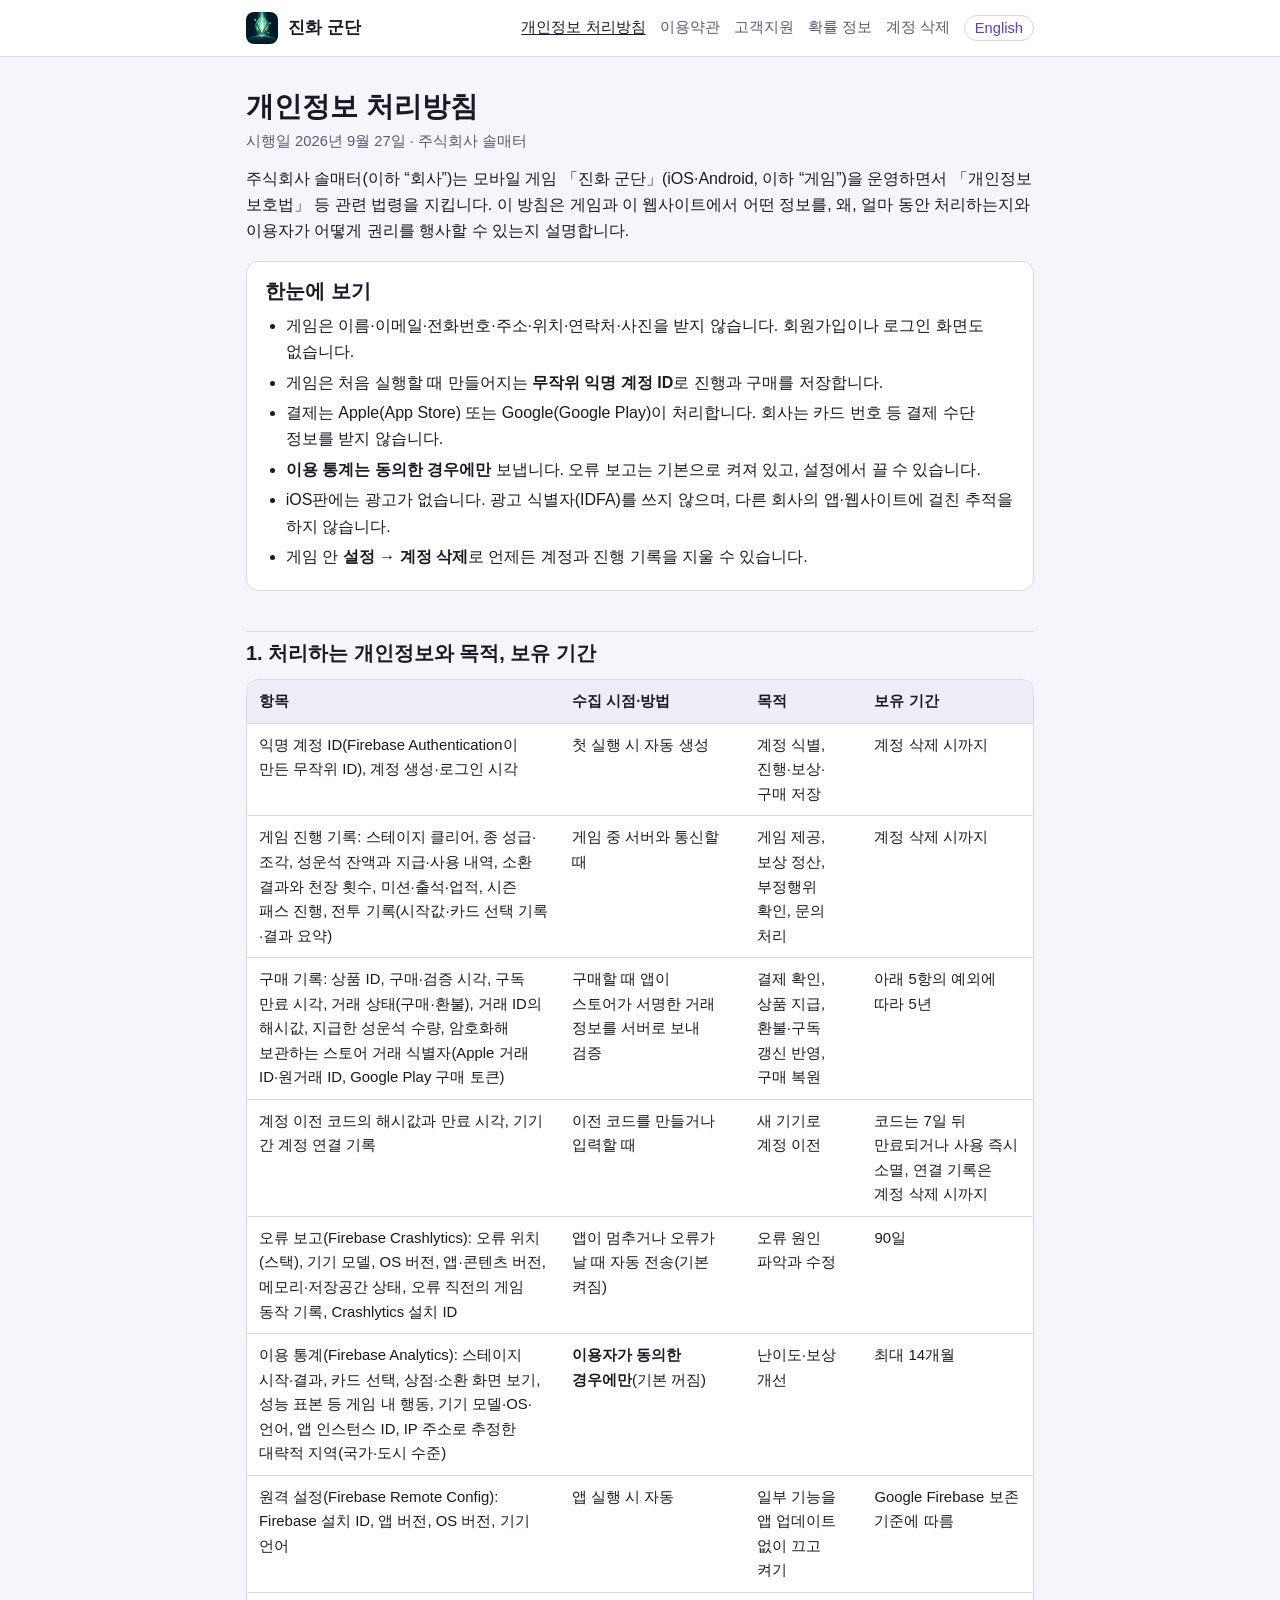
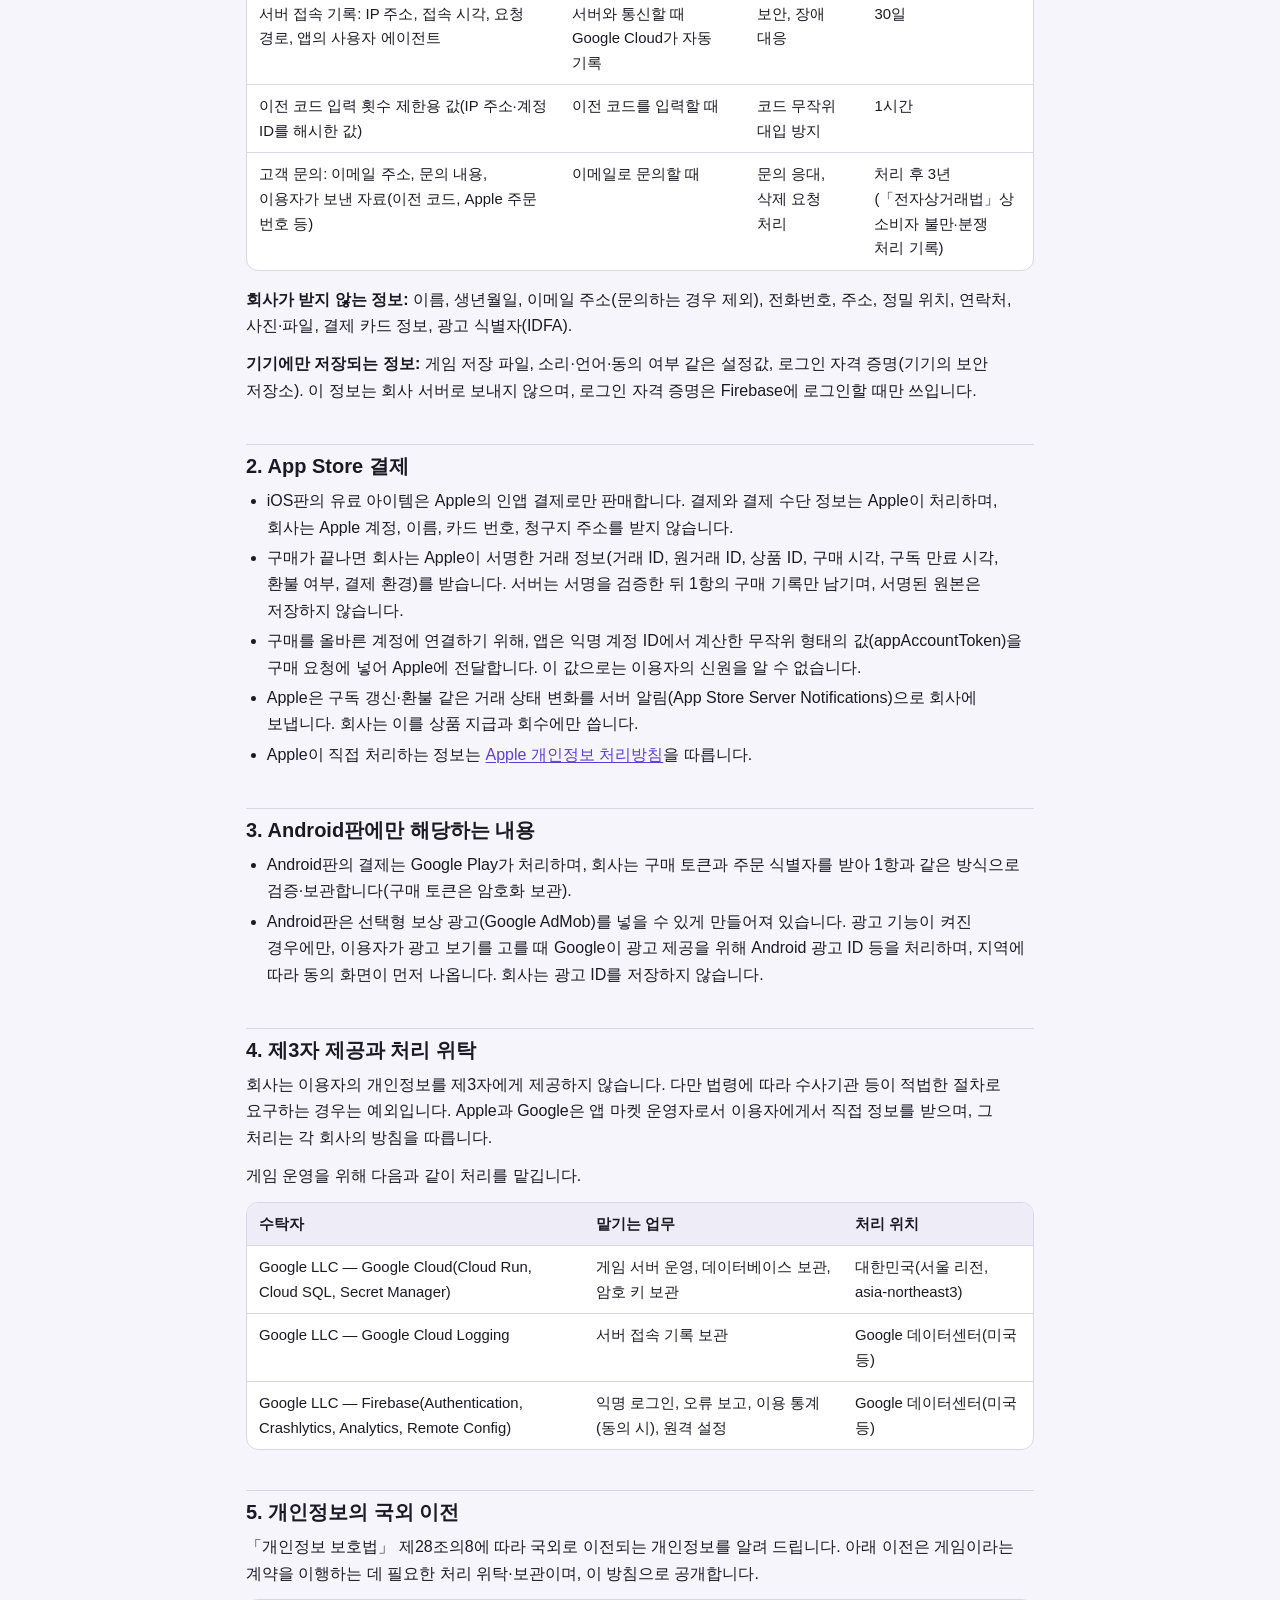
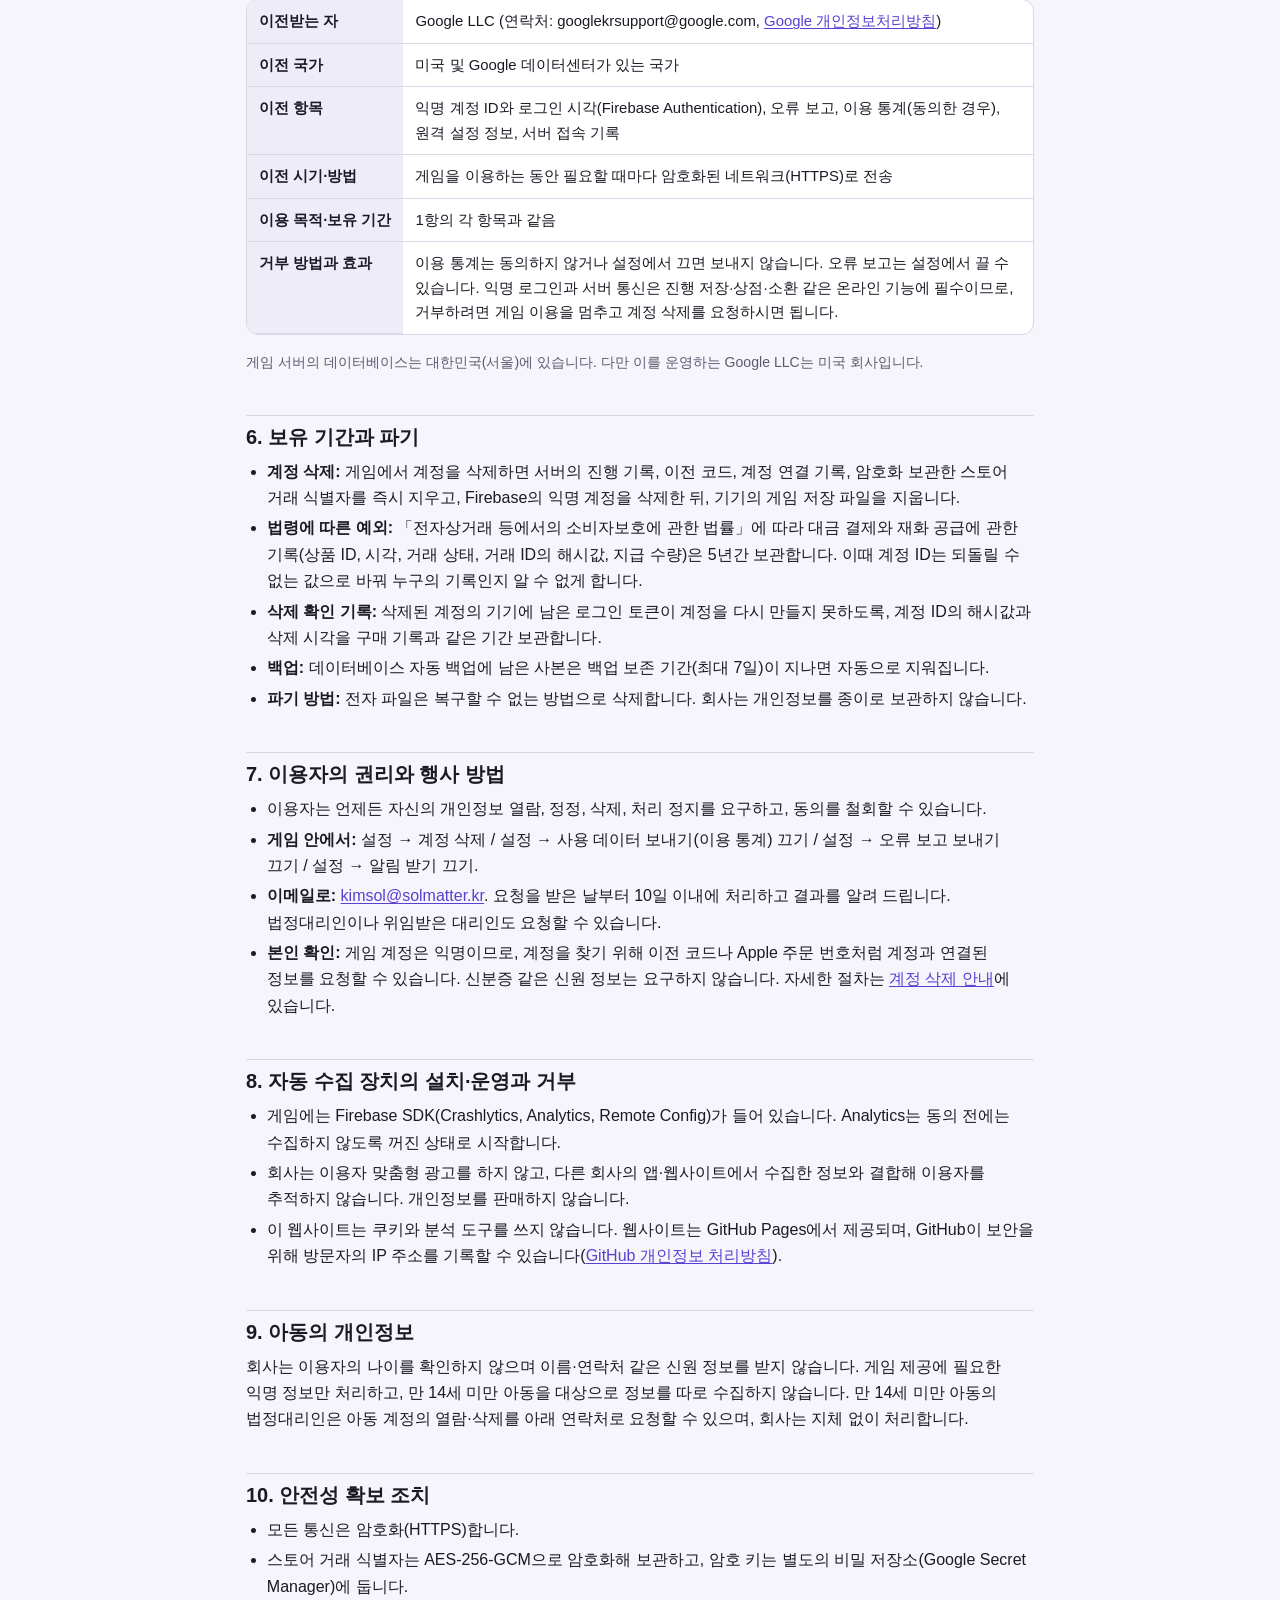
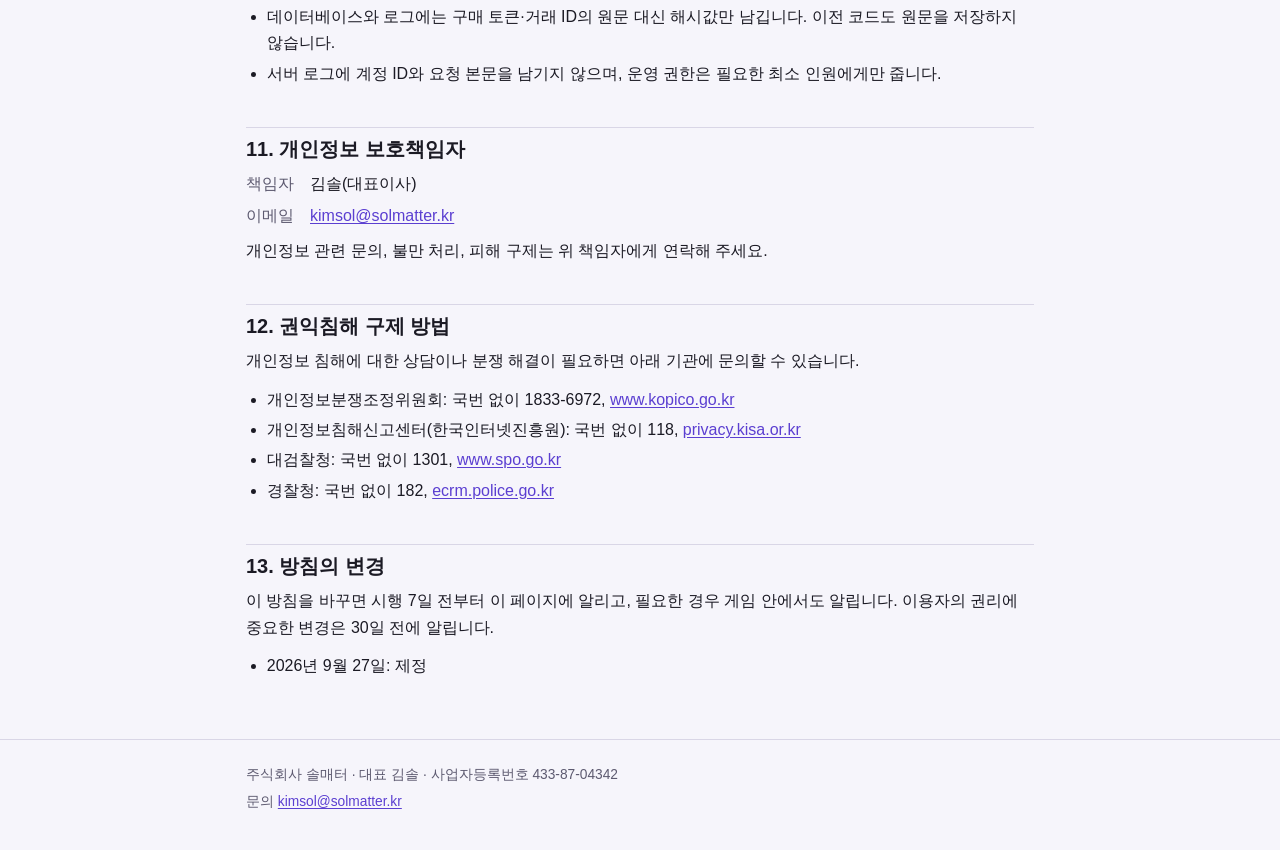
==== privacy/index.html @ aa60692b "Publish Evo Legion policy, support and probability pages" ====
<!doctype html>
<html lang="ko">
<head>
<meta charset="utf-8">
<meta name="viewport" content="width=device-width, initial-scale=1">
<meta name="color-scheme" content="light dark">
<title>개인정보 처리방침 · 진화 군단</title>
<meta name="description" content="모바일 게임 진화 군단의 개인정보 처리방침입니다. 처리하는 정보, 보관 기간, 국외 이전, 삭제 방법을 안내합니다.">
<link rel="icon" href="../icon.png">
<link rel="stylesheet" href="../style.css">
<link rel="alternate" hreflang="ko" href="https://kimsol1134.github.io/evo-legion/privacy/">
<link rel="alternate" hreflang="en" href="https://kimsol1134.github.io/evo-legion/en/privacy/">
</head>
<body>
<header class="site"><div class="bar">
  <a class="brand" href="../"><img src="../icon.png" alt="">진화 군단</a>
  <nav aria-label="사이트">
    <a href="../privacy/" aria-current="page">개인정보 처리방침</a>
    <a href="../terms/">이용약관</a>
    <a href="../support/">고객지원</a>
    <a href="../probabilities/">확률 정보</a>
    <a href="../account-deletion/">계정 삭제</a>
    <a class="lang" href="../en/privacy/" hreflang="en" lang="en">English</a>
  </nav>
</div></header>

<main>
<h1>개인정보 처리방침</h1>
<p class="meta">시행일 2026년 9월 27일 · 주식회사 솔매터</p>

<p>주식회사 솔매터(이하 “회사”)는 모바일 게임 「진화 군단」(iOS·Android, 이하 “게임”)을 운영하면서 「개인정보 보호법」 등 관련 법령을 지킵니다. 이 방침은 게임과 이 웹사이트에서 어떤 정보를, 왜, 얼마 동안 처리하는지와 이용자가 어떻게 권리를 행사할 수 있는지 설명합니다.</p>

<div class="card">
<h2 style="border:0;margin-top:0;padding-top:0">한눈에 보기</h2>
<ul>
  <li>게임은 이름·이메일·전화번호·주소·위치·연락처·사진을 받지 않습니다. 회원가입이나 로그인 화면도 없습니다.</li>
  <li>게임은 처음 실행할 때 만들어지는 <strong>무작위 익명 계정 ID</strong>로 진행과 구매를 저장합니다.</li>
  <li>결제는 Apple(App Store) 또는 Google(Google Play)이 처리합니다. 회사는 카드 번호 등 결제 수단 정보를 받지 않습니다.</li>
  <li><strong>이용 통계는 동의한 경우에만</strong> 보냅니다. 오류 보고는 기본으로 켜져 있고, 설정에서 끌 수 있습니다.</li>
  <li>iOS판에는 광고가 없습니다. 광고 식별자(IDFA)를 쓰지 않으며, 다른 회사의 앱·웹사이트에 걸친 추적을 하지 않습니다.</li>
  <li>게임 안 <strong>설정 → 계정 삭제</strong>로 언제든 계정과 진행 기록을 지울 수 있습니다.</li>
</ul>
</div>

<h2 id="items">1. 처리하는 개인정보와 목적, 보유 기간</h2>
<div class="table-wrap"><table>
<thead><tr><th>항목</th><th>수집 시점·방법</th><th>목적</th><th>보유 기간</th></tr></thead>
<tbody>
<tr><td>익명 계정 ID(Firebase Authentication이 만든 무작위 ID), 계정 생성·로그인 시각</td><td>첫 실행 시 자동 생성</td><td>계정 식별, 진행·보상·구매 저장</td><td>계정 삭제 시까지</td></tr>
<tr><td>게임 진행 기록: 스테이지 클리어, 종 성급·조각, 성운석 잔액과 지급·사용 내역, 소환 결과와 천장 횟수, 미션·출석·업적, 시즌 패스 진행, 전투 기록(시작값·카드 선택 기록·결과 요약)</td><td>게임 중 서버와 통신할 때</td><td>게임 제공, 보상 정산, 부정행위 확인, 문의 처리</td><td>계정 삭제 시까지</td></tr>
<tr><td>구매 기록: 상품 ID, 구매·검증 시각, 구독 만료 시각, 거래 상태(구매·환불), 거래 ID의 해시값, 지급한 성운석 수량, 암호화해 보관하는 스토어 거래 식별자(Apple 거래 ID·원거래 ID, Google Play 구매 토큰)</td><td>구매할 때 앱이 스토어가 서명한 거래 정보를 서버로 보내 검증</td><td>결제 확인, 상품 지급, 환불·구독 갱신 반영, 구매 복원</td><td>아래 5항의 예외에 따라 5년</td></tr>
<tr><td>계정 이전 코드의 해시값과 만료 시각, 기기 간 계정 연결 기록</td><td>이전 코드를 만들거나 입력할 때</td><td>새 기기로 계정 이전</td><td>코드는 7일 뒤 만료되거나 사용 즉시 소멸, 연결 기록은 계정 삭제 시까지</td></tr>
<tr><td>오류 보고(Firebase Crashlytics): 오류 위치(스택), 기기 모델, OS 버전, 앱·콘텐츠 버전, 메모리·저장공간 상태, 오류 직전의 게임 동작 기록, Crashlytics 설치 ID</td><td>앱이 멈추거나 오류가 날 때 자동 전송(기본 켜짐)</td><td>오류 원인 파악과 수정</td><td>90일</td></tr>
<tr><td>이용 통계(Firebase Analytics): 스테이지 시작·결과, 카드 선택, 상점·소환 화면 보기, 성능 표본 등 게임 내 행동, 기기 모델·OS·언어, 앱 인스턴스 ID, IP 주소로 추정한 대략적 지역(국가·도시 수준)</td><td><strong>이용자가 동의한 경우에만</strong>(기본 꺼짐)</td><td>난이도·보상 개선</td><td>최대 14개월</td></tr>
<tr><td>원격 설정(Firebase Remote Config): Firebase 설치 ID, 앱 버전, OS 버전, 기기 언어</td><td>앱 실행 시 자동</td><td>일부 기능을 앱 업데이트 없이 끄고 켜기</td><td>Google Firebase 보존 기준에 따름</td></tr>
<tr><td>서버 접속 기록: IP 주소, 접속 시각, 요청 경로, 앱의 사용자 에이전트</td><td>서버와 통신할 때 Google Cloud가 자동 기록</td><td>보안, 장애 대응</td><td>30일</td></tr>
<tr><td>이전 코드 입력 횟수 제한용 값(IP 주소·계정 ID를 해시한 값)</td><td>이전 코드를 입력할 때</td><td>코드 무작위 대입 방지</td><td>1시간</td></tr>
<tr><td>고객 문의: 이메일 주소, 문의 내용, 이용자가 보낸 자료(이전 코드, Apple 주문 번호 등)</td><td>이메일로 문의할 때</td><td>문의 응대, 삭제 요청 처리</td><td>처리 후 3년(「전자상거래법」상 소비자 불만·분쟁 처리 기록)</td></tr>
</tbody>
</table></div>

<p><strong>회사가 받지 않는 정보:</strong> 이름, 생년월일, 이메일 주소(문의하는 경우 제외), 전화번호, 주소, 정밀 위치, 연락처, 사진·파일, 결제 카드 정보, 광고 식별자(IDFA).</p>
<p><strong>기기에만 저장되는 정보:</strong> 게임 저장 파일, 소리·언어·동의 여부 같은 설정값, 로그인 자격 증명(기기의 보안 저장소). 이 정보는 회사 서버로 보내지 않으며, 로그인 자격 증명은 Firebase에 로그인할 때만 쓰입니다.</p>

<h2 id="apple">2. App Store 결제</h2>
<ul>
  <li>iOS판의 유료 아이템은 Apple의 인앱 결제로만 판매합니다. 결제와 결제 수단 정보는 Apple이 처리하며, 회사는 Apple 계정, 이름, 카드 번호, 청구지 주소를 받지 않습니다.</li>
  <li>구매가 끝나면 회사는 Apple이 서명한 거래 정보(거래 ID, 원거래 ID, 상품 ID, 구매 시각, 구독 만료 시각, 환불 여부, 결제 환경)를 받습니다. 서버는 서명을 검증한 뒤 1항의 구매 기록만 남기며, 서명된 원본은 저장하지 않습니다.</li>
  <li>구매를 올바른 계정에 연결하기 위해, 앱은 익명 계정 ID에서 계산한 무작위 형태의 값(appAccountToken)을 구매 요청에 넣어 Apple에 전달합니다. 이 값으로는 이용자의 신원을 알 수 없습니다.</li>
  <li>Apple은 구독 갱신·환불 같은 거래 상태 변화를 서버 알림(App Store Server Notifications)으로 회사에 보냅니다. 회사는 이를 상품 지급과 회수에만 씁니다.</li>
  <li>Apple이 직접 처리하는 정보는 <a href="https://www.apple.com/kr/legal/privacy/">Apple 개인정보 처리방침</a>을 따릅니다.</li>
</ul>

<h2 id="android">3. Android판에만 해당하는 내용</h2>
<ul>
  <li>Android판의 결제는 Google Play가 처리하며, 회사는 구매 토큰과 주문 식별자를 받아 1항과 같은 방식으로 검증·보관합니다(구매 토큰은 암호화 보관).</li>
  <li>Android판은 선택형 보상 광고(Google AdMob)를 넣을 수 있게 만들어져 있습니다. 광고 기능이 켜진 경우에만, 이용자가 광고 보기를 고를 때 Google이 광고 제공을 위해 Android 광고 ID 등을 처리하며, 지역에 따라 동의 화면이 먼저 나옵니다. 회사는 광고 ID를 저장하지 않습니다.</li>
</ul>

<h2 id="sharing">4. 제3자 제공과 처리 위탁</h2>
<p>회사는 이용자의 개인정보를 제3자에게 제공하지 않습니다. 다만 법령에 따라 수사기관 등이 적법한 절차로 요구하는 경우는 예외입니다. Apple과 Google은 앱 마켓 운영자로서 이용자에게서 직접 정보를 받으며, 그 처리는 각 회사의 방침을 따릅니다.</p>
<p>게임 운영을 위해 다음과 같이 처리를 맡깁니다.</p>
<div class="table-wrap"><table>
<thead><tr><th>수탁자</th><th>맡기는 업무</th><th>처리 위치</th></tr></thead>
<tbody>
<tr><td>Google LLC — Google Cloud(Cloud Run, Cloud SQL, Secret Manager)</td><td>게임 서버 운영, 데이터베이스 보관, 암호 키 보관</td><td>대한민국(서울 리전, asia-northeast3)</td></tr>
<tr><td>Google LLC — Google Cloud Logging</td><td>서버 접속 기록 보관</td><td>Google 데이터센터(미국 등)</td></tr>
<tr><td>Google LLC — Firebase(Authentication, Crashlytics, Analytics, Remote Config)</td><td>익명 로그인, 오류 보고, 이용 통계(동의 시), 원격 설정</td><td>Google 데이터센터(미국 등)</td></tr>
</tbody>
</table></div>

<h2 id="transfer">5. 개인정보의 국외 이전</h2>
<p>「개인정보 보호법」 제28조의8에 따라 국외로 이전되는 개인정보를 알려 드립니다. 아래 이전은 게임이라는 계약을 이행하는 데 필요한 처리 위탁·보관이며, 이 방침으로 공개합니다.</p>
<div class="table-wrap"><table>
<tbody>
<tr><th>이전받는 자</th><td>Google LLC (연락처: googlekrsupport@google.com, <a href="https://policies.google.com/privacy?hl=ko">Google 개인정보처리방침</a>)</td></tr>
<tr><th>이전 국가</th><td>미국 및 Google 데이터센터가 있는 국가</td></tr>
<tr><th>이전 항목</th><td>익명 계정 ID와 로그인 시각(Firebase Authentication), 오류 보고, 이용 통계(동의한 경우), 원격 설정 정보, 서버 접속 기록</td></tr>
<tr><th>이전 시기·방법</th><td>게임을 이용하는 동안 필요할 때마다 암호화된 네트워크(HTTPS)로 전송</td></tr>
<tr><th>이용 목적·보유 기간</th><td>1항의 각 항목과 같음</td></tr>
<tr><th>거부 방법과 효과</th><td>이용 통계는 동의하지 않거나 설정에서 끄면 보내지 않습니다. 오류 보고는 설정에서 끌 수 있습니다. 익명 로그인과 서버 통신은 진행 저장·상점·소환 같은 온라인 기능에 필수이므로, 거부하려면 게임 이용을 멈추고 계정 삭제를 요청하시면 됩니다.</td></tr>
</tbody>
</table></div>
<p class="small">게임 서버의 데이터베이스는 대한민국(서울)에 있습니다. 다만 이를 운영하는 Google LLC는 미국 회사입니다.</p>

<h2 id="retention">6. 보유 기간과 파기</h2>
<ul>
  <li><strong>계정 삭제:</strong> 게임에서 계정을 삭제하면 서버의 진행 기록, 이전 코드, 계정 연결 기록, 암호화 보관한 스토어 거래 식별자를 즉시 지우고, Firebase의 익명 계정을 삭제한 뒤, 기기의 게임 저장 파일을 지웁니다.</li>
  <li><strong>법령에 따른 예외:</strong> 「전자상거래 등에서의 소비자보호에 관한 법률」에 따라 대금 결제와 재화 공급에 관한 기록(상품 ID, 시각, 거래 상태, 거래 ID의 해시값, 지급 수량)은 5년간 보관합니다. 이때 계정 ID는 되돌릴 수 없는 값으로 바꿔 누구의 기록인지 알 수 없게 합니다.</li>
  <li><strong>삭제 확인 기록:</strong> 삭제된 계정의 기기에 남은 로그인 토큰이 계정을 다시 만들지 못하도록, 계정 ID의 해시값과 삭제 시각을 구매 기록과 같은 기간 보관합니다.</li>
  <li><strong>백업:</strong> 데이터베이스 자동 백업에 남은 사본은 백업 보존 기간(최대 7일)이 지나면 자동으로 지워집니다.</li>
  <li><strong>파기 방법:</strong> 전자 파일은 복구할 수 없는 방법으로 삭제합니다. 회사는 개인정보를 종이로 보관하지 않습니다.</li>
</ul>

<h2 id="rights">7. 이용자의 권리와 행사 방법</h2>
<ul>
  <li>이용자는 언제든 자신의 개인정보 열람, 정정, 삭제, 처리 정지를 요구하고, 동의를 철회할 수 있습니다.</li>
  <li><strong>게임 안에서:</strong> 설정 → 계정 삭제 / 설정 → 사용 데이터 보내기(이용 통계) 끄기 / 설정 → 오류 보고 보내기 끄기 / 설정 → 알림 받기 끄기.</li>
  <li><strong>이메일로:</strong> <a href="mailto:kimsol@solmatter.kr">kimsol@solmatter.kr</a>. 요청을 받은 날부터 10일 이내에 처리하고 결과를 알려 드립니다. 법정대리인이나 위임받은 대리인도 요청할 수 있습니다.</li>
  <li><strong>본인 확인:</strong> 게임 계정은 익명이므로, 계정을 찾기 위해 이전 코드나 Apple 주문 번호처럼 계정과 연결된 정보를 요청할 수 있습니다. 신분증 같은 신원 정보는 요구하지 않습니다. 자세한 절차는 <a href="../account-deletion/">계정 삭제 안내</a>에 있습니다.</li>
</ul>

<h2 id="auto">8. 자동 수집 장치의 설치·운영과 거부</h2>
<ul>
  <li>게임에는 Firebase SDK(Crashlytics, Analytics, Remote Config)가 들어 있습니다. Analytics는 동의 전에는 수집하지 않도록 꺼진 상태로 시작합니다.</li>
  <li>회사는 이용자 맞춤형 광고를 하지 않고, 다른 회사의 앱·웹사이트에서 수집한 정보와 결합해 이용자를 추적하지 않습니다. 개인정보를 판매하지 않습니다.</li>
  <li>이 웹사이트는 쿠키와 분석 도구를 쓰지 않습니다. 웹사이트는 GitHub Pages에서 제공되며, GitHub이 보안을 위해 방문자의 IP 주소를 기록할 수 있습니다(<a href="https://docs.github.com/ko/site-policy/privacy-policies/github-general-privacy-statement">GitHub 개인정보 처리방침</a>).</li>
</ul>

<h2 id="children">9. 아동의 개인정보</h2>
<p>회사는 이용자의 나이를 확인하지 않으며 이름·연락처 같은 신원 정보를 받지 않습니다. 게임 제공에 필요한 익명 정보만 처리하고, 만 14세 미만 아동을 대상으로 정보를 따로 수집하지 않습니다. 만 14세 미만 아동의 법정대리인은 아동 계정의 열람·삭제를 아래 연락처로 요청할 수 있으며, 회사는 지체 없이 처리합니다.</p>

<h2 id="security">10. 안전성 확보 조치</h2>
<ul>
  <li>모든 통신은 암호화(HTTPS)합니다.</li>
  <li>스토어 거래 식별자는 AES-256-GCM으로 암호화해 보관하고, 암호 키는 별도의 비밀 저장소(Google Secret Manager)에 둡니다.</li>
  <li>데이터베이스와 로그에는 구매 토큰·거래 ID의 원문 대신 해시값만 남깁니다. 이전 코드도 원문을 저장하지 않습니다.</li>
  <li>서버 로그에 계정 ID와 요청 본문을 남기지 않으며, 운영 권한은 필요한 최소 인원에게만 줍니다.</li>
</ul>

<h2 id="officer">11. 개인정보 보호책임자</h2>
<dl class="facts">
  <dt>책임자</dt><dd>김솔(대표이사)</dd>
  <dt>이메일</dt><dd><a href="mailto:kimsol@solmatter.kr">kimsol@solmatter.kr</a></dd>
</dl>
<p>개인정보 관련 문의, 불만 처리, 피해 구제는 위 책임자에게 연락해 주세요.</p>

<h2 id="remedy">12. 권익침해 구제 방법</h2>
<p>개인정보 침해에 대한 상담이나 분쟁 해결이 필요하면 아래 기관에 문의할 수 있습니다.</p>
<ul>
  <li>개인정보분쟁조정위원회: 국번 없이 1833-6972, <a href="https://www.kopico.go.kr">www.kopico.go.kr</a></li>
  <li>개인정보침해신고센터(한국인터넷진흥원): 국번 없이 118, <a href="https://privacy.kisa.or.kr">privacy.kisa.or.kr</a></li>
  <li>대검찰청: 국번 없이 1301, <a href="https://www.spo.go.kr">www.spo.go.kr</a></li>
  <li>경찰청: 국번 없이 182, <a href="https://ecrm.police.go.kr">ecrm.police.go.kr</a></li>
</ul>

<h2 id="changes">13. 방침의 변경</h2>
<p>이 방침을 바꾸면 시행 7일 전부터 이 페이지에 알리고, 필요한 경우 게임 안에서도 알립니다. 이용자의 권리에 중요한 변경은 30일 전에 알립니다.</p>
<ul>
  <li>2026년 9월 27일: 제정</li>
</ul>
</main>

<footer class="site-footer"><div class="bar">
  <p>주식회사 솔매터 · 대표 김솔 · 사업자등록번호 433-87-04342</p>
  <p>문의 <a href="mailto:kimsol@solmatter.kr">kimsol@solmatter.kr</a></p>
</div></footer>
</body>
</html>
---- style.css ----
/* Evo Legion / 진화 군단 — public pages. One stylesheet, no scripts, no external fonts. */
:root {
  color-scheme: light dark;
  --bg: #f6f5fb;
  --surface: #ffffff;
  --surface-2: #eeecf6;
  --text: #1b1a24;
  --muted: #5d5a70;
  --line: #d9d6e6;
  --accent: #5b3fd1;
  --accent-text: #ffffff;
  --gold: #9a6a00;
  --note-bg: #fff6df;
  --note-line: #e9c46a;
  --radius: 12px;
  --gutter: 16px;
  font-size: 16px;
}
@media (prefers-color-scheme: dark) {
  :root {
    --bg: #0f1020;
    --surface: #181a30;
    --surface-2: #20233d;
    --text: #ecebf7;
    --muted: #a9a7c2;
    --line: #2e3154;
    --accent: #a995ff;
    --accent-text: #120d2c;
    --gold: #ffd36b;
    --note-bg: #2a2412;
    --note-line: #8a6d1f;
  }
}
* { box-sizing: border-box; }
html { -webkit-text-size-adjust: 100%; }
body {
  margin: 0;
  background: var(--bg);
  color: var(--text);
  font-family: -apple-system, BlinkMacSystemFont, "Apple SD Gothic Neo", "Pretendard", "Noto Sans KR",
    "Segoe UI", Roboto, "Malgun Gothic", sans-serif;
  line-height: 1.65;
  word-break: keep-all;
  overflow-wrap: anywhere;
}
a { color: var(--accent); text-underline-offset: 2px; }
a:focus-visible { outline: 2px solid var(--accent); outline-offset: 2px; border-radius: 4px; }

.site {
  background: var(--surface);
  border-bottom: 1px solid var(--line);
}
.site .bar {
  max-width: 820px;
  margin: 0 auto;
  padding: 12px var(--gutter);
  display: flex;
  flex-wrap: wrap;
  align-items: center;
  gap: 8px 16px;
}
.brand {
  display: inline-flex;
  align-items: center;
  gap: 10px;
  font-weight: 700;
  font-size: 1.05rem;
  color: var(--text);
  text-decoration: none;
  margin-right: auto;
}
.brand img { width: 32px; height: 32px; border-radius: 8px; }
.site nav { display: flex; flex-wrap: wrap; gap: 4px 14px; font-size: .92rem; }
.site nav a { color: var(--muted); text-decoration: none; }
.site nav a:hover, .site nav a[aria-current="page"] { color: var(--text); text-decoration: underline; }
.site nav a.lang {
  color: var(--accent);
  border: 1px solid var(--line);
  border-radius: 999px;
  padding: 0 10px;
  text-decoration: none;
}

main {
  max-width: 820px;
  margin: 0 auto;
  padding: 24px var(--gutter) 48px;
}
h1 { font-size: 1.75rem; line-height: 1.3; margin: 8px 0 4px; }
h2 { font-size: 1.25rem; line-height: 1.35; margin: 40px 0 8px; padding-top: 8px; border-top: 1px solid var(--line); }
h3 { font-size: 1.05rem; margin: 24px 0 6px; }
p, ul, ol { margin: 8px 0 12px; }
ul, ol { padding-left: 1.3em; }
li { margin: 4px 0; }
.meta { color: var(--muted); font-size: .92rem; margin-top: 0; }
.lead { font-size: 1.08rem; }
small, .small { font-size: .88rem; color: var(--muted); }

.card {
  background: var(--surface);
  border: 1px solid var(--line);
  border-radius: var(--radius);
  padding: 16px 18px;
  margin: 16px 0;
}
.card > :first-child { margin-top: 0; }
.card > :last-child { margin-bottom: 0; }
.note {
  background: var(--note-bg);
  border: 1px solid var(--note-line);
  border-radius: var(--radius);
  padding: 12px 16px;
  margin: 16px 0;
}
.note > :first-child { margin-top: 0; }
.note > :last-child { margin-bottom: 0; }

.links { list-style: none; padding: 0; display: grid; gap: 10px; grid-template-columns: repeat(auto-fit, minmax(220px, 1fr)); }
.links li { margin: 0; }
.links a {
  display: block;
  background: var(--surface);
  border: 1px solid var(--line);
  border-radius: var(--radius);
  padding: 14px 16px;
  text-decoration: none;
  color: var(--text);
  height: 100%;
}
.links a strong { display: block; color: var(--accent); }
.links a span { color: var(--muted); font-size: .92rem; }

.table-wrap { overflow-x: auto; margin: 12px 0 16px; border: 1px solid var(--line); border-radius: var(--radius); background: var(--surface); }
table { border-collapse: collapse; width: 100%; font-size: .93rem; }
th, td { text-align: left; vertical-align: top; padding: 9px 12px; border-bottom: 1px solid var(--line); }
tr:last-child td { border-bottom: 0; }
th { background: var(--surface-2); font-weight: 600; white-space: nowrap; }
td.num, th.num { text-align: right; white-space: nowrap; font-variant-numeric: tabular-nums; }
tfoot td { font-weight: 600; background: var(--surface-2); }

.hero { text-align: center; padding: 24px 0 8px; }
.hero img { width: 112px; height: 112px; border-radius: 24px; box-shadow: 0 6px 24px rgba(0,0,0,.18); }
.hero h1 { font-size: 2rem; margin-top: 16px; }
.hero p { color: var(--muted); max-width: 560px; margin: 8px auto; }

dl.facts { display: grid; grid-template-columns: max-content 1fr; gap: 6px 16px; margin: 8px 0; }
dl.facts dt { color: var(--muted); }
dl.facts dd { margin: 0; }

details { background: var(--surface); border: 1px solid var(--line); border-radius: var(--radius); padding: 12px 16px; margin: 10px 0; }
details summary { cursor: pointer; font-weight: 600; }
details[open] summary { margin-bottom: 6px; }

code, .mono { font-family: ui-monospace, SFMono-Regular, Menlo, Consolas, monospace; font-size: .9em; background: var(--surface-2); padding: 1px 5px; border-radius: 5px; }

footer.site-footer {
  border-top: 1px solid var(--line);
  color: var(--muted);
  font-size: .86rem;
}
footer.site-footer .bar { max-width: 820px; margin: 0 auto; padding: 20px var(--gutter) 32px; }
footer.site-footer p { margin: 4px 0; }

@media (max-width: 480px) {
  h1 { font-size: 1.5rem; }
  .hero h1 { font-size: 1.7rem; }
  dl.facts { grid-template-columns: 1fr; gap: 0 0; }
  dl.facts dd { margin-bottom: 8px; }
  th, td { padding: 8px 10px; }
}
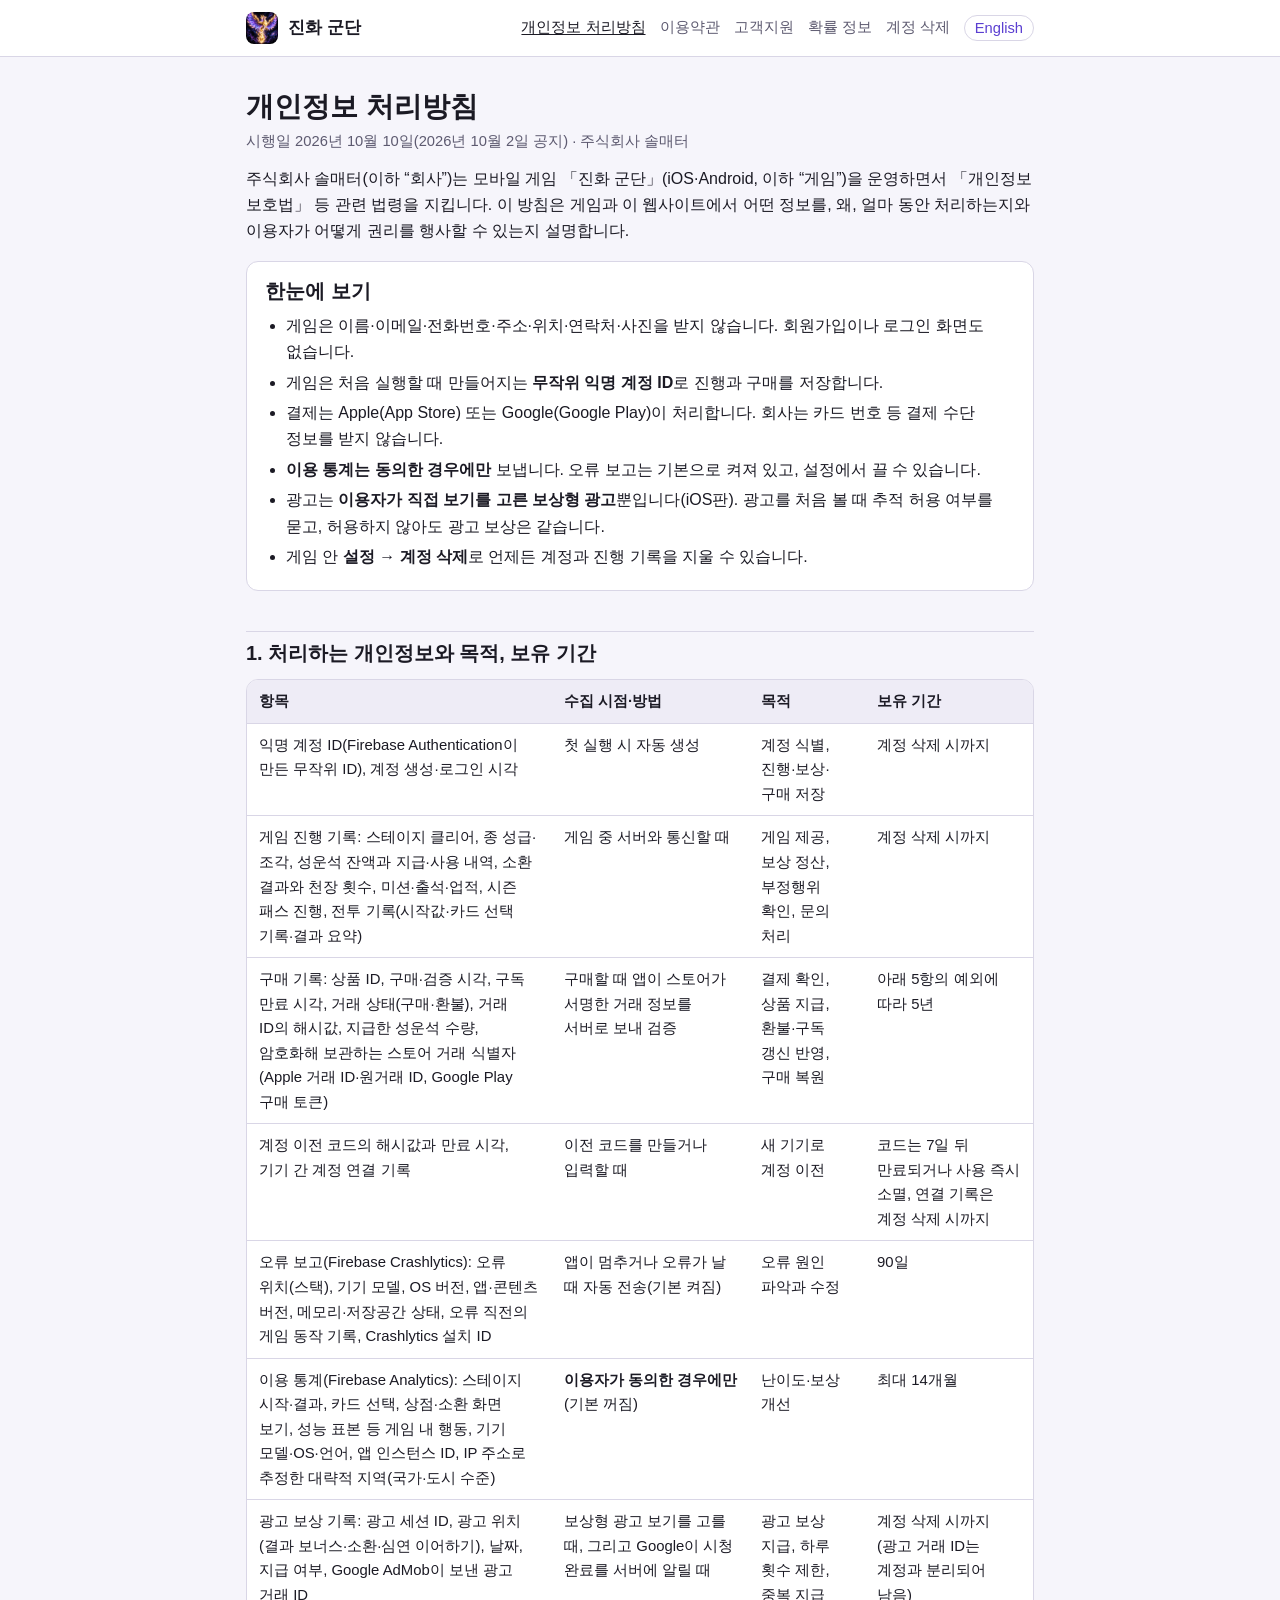
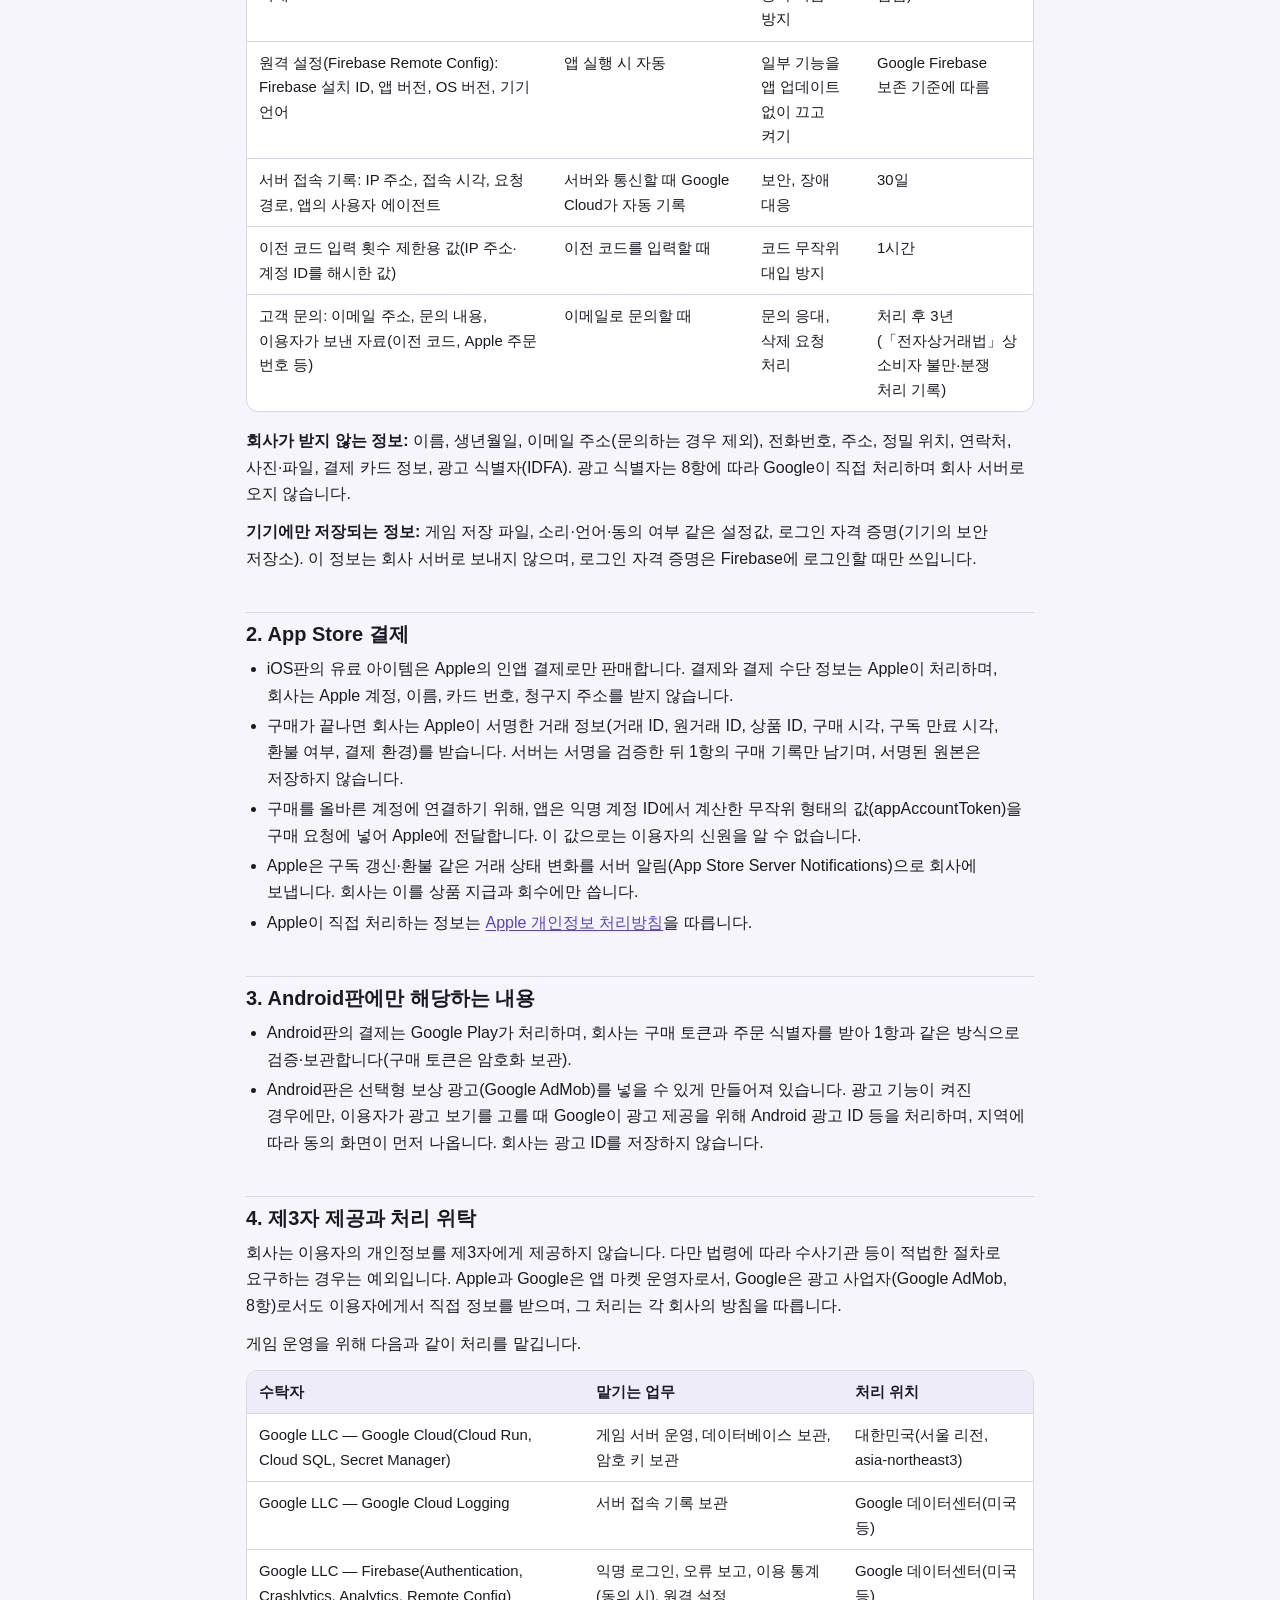
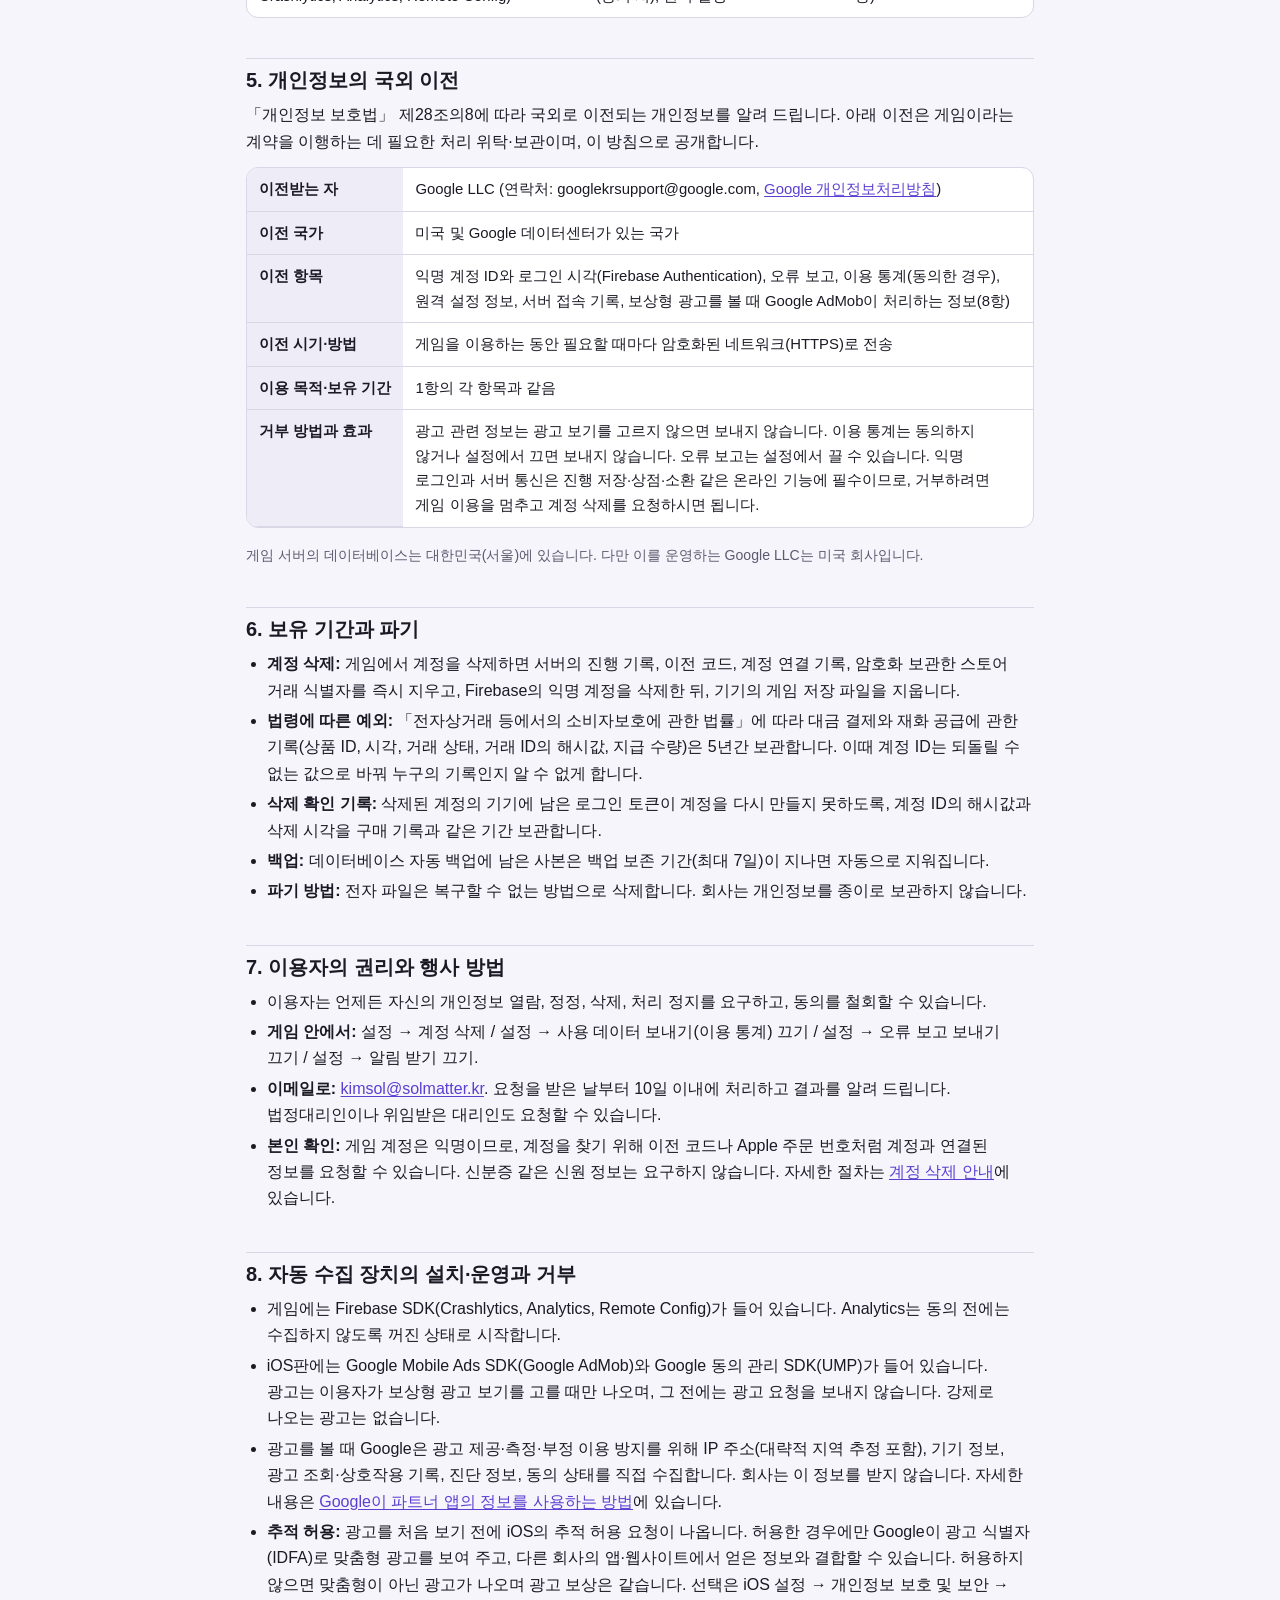
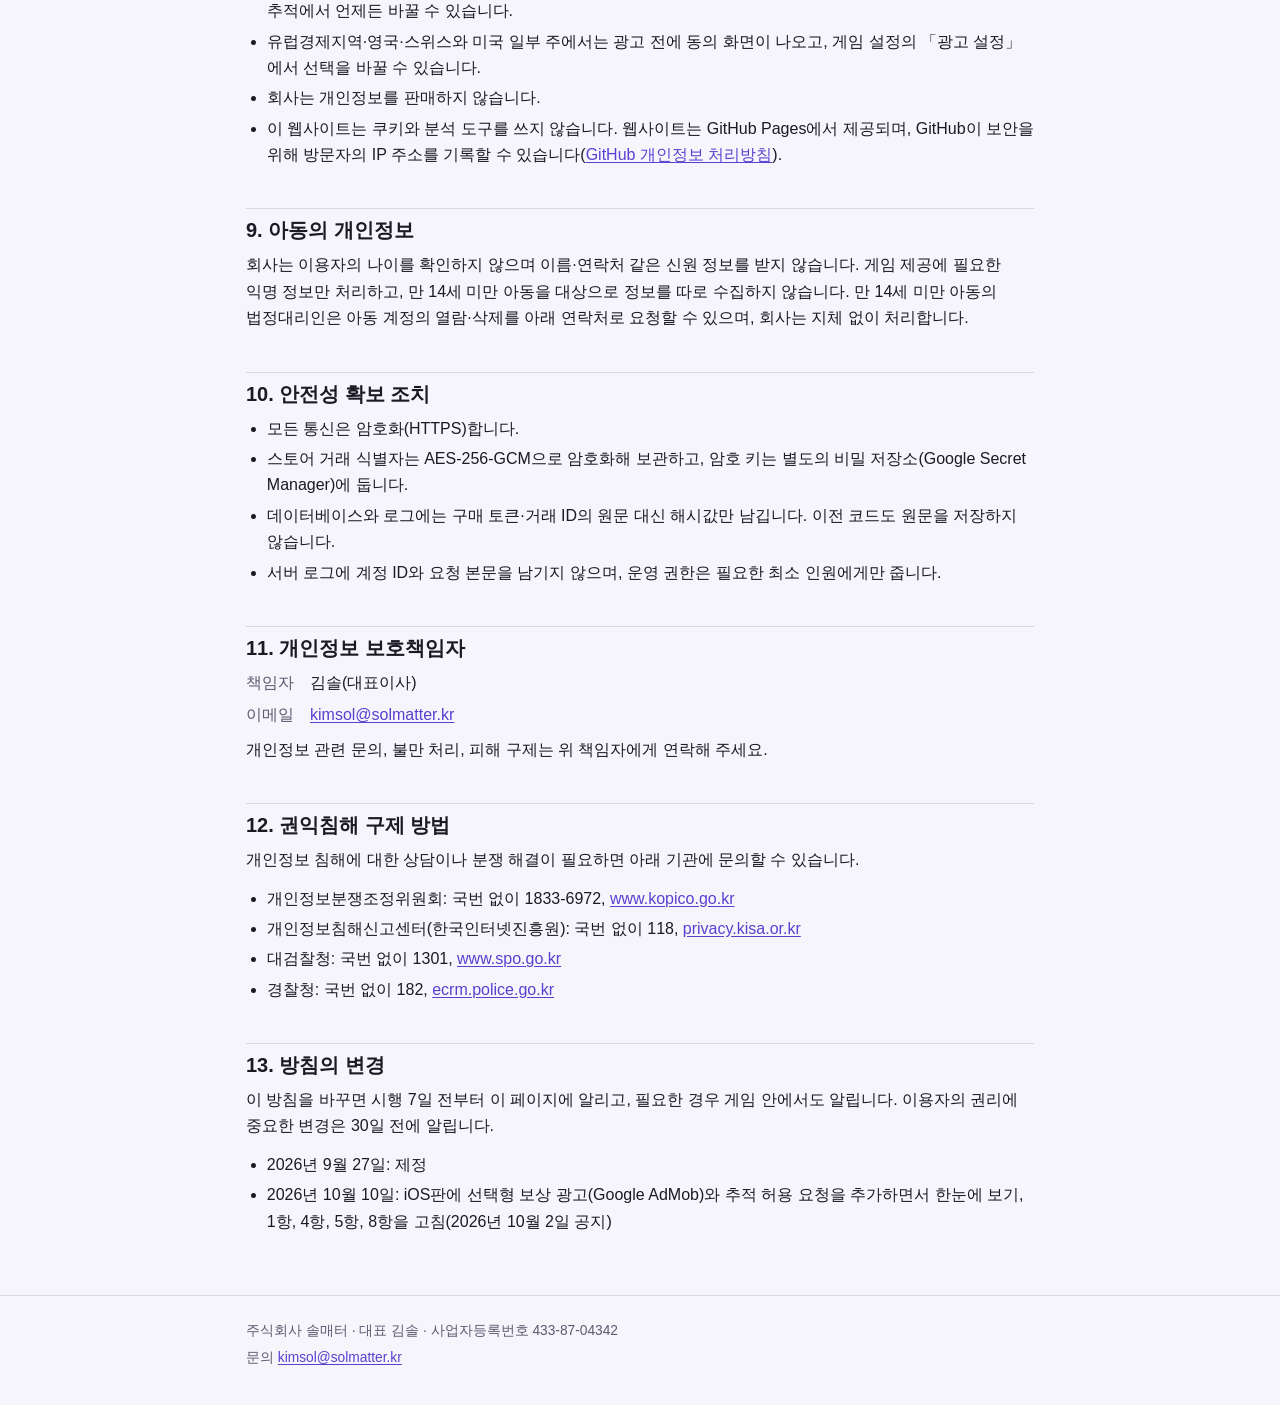
==== commit fbcd2abc: "Announce privacy policy change effective 2026-10-10: optional rewarded ads on iOS Adds Google AdMob " ====
--- a/privacy/index.html
+++ b/privacy/index.html
@@ -26,7 +26,7 @@
 
 <main>
 <h1>개인정보 처리방침</h1>
-<p class="meta">시행일 2026년 9월 27일 · 주식회사 솔매터</p>
+<p class="meta">시행일 2026년 10월 10일(2026년 10월 2일 공지) · 주식회사 솔매터</p>
 
 <p>주식회사 솔매터(이하 “회사”)는 모바일 게임 「진화 군단」(iOS·Android, 이하 “게임”)을 운영하면서 「개인정보 보호법」 등 관련 법령을 지킵니다. 이 방침은 게임과 이 웹사이트에서 어떤 정보를, 왜, 얼마 동안 처리하는지와 이용자가 어떻게 권리를 행사할 수 있는지 설명합니다.</p>
 
@@ -37,7 +37,7 @@
   <li>게임은 처음 실행할 때 만들어지는 <strong>무작위 익명 계정 ID</strong>로 진행과 구매를 저장합니다.</li>
   <li>결제는 Apple(App Store) 또는 Google(Google Play)이 처리합니다. 회사는 카드 번호 등 결제 수단 정보를 받지 않습니다.</li>
   <li><strong>이용 통계는 동의한 경우에만</strong> 보냅니다. 오류 보고는 기본으로 켜져 있고, 설정에서 끌 수 있습니다.</li>
-  <li>iOS판에는 광고가 없습니다. 광고 식별자(IDFA)를 쓰지 않으며, 다른 회사의 앱·웹사이트에 걸친 추적을 하지 않습니다.</li>
+  <li>광고는 <strong>이용자가 직접 보기를 고른 보상형 광고</strong>뿐입니다(iOS판). 광고를 처음 볼 때 추적 허용 여부를 묻고, 허용하지 않아도 광고 보상은 같습니다.</li>
   <li>게임 안 <strong>설정 → 계정 삭제</strong>로 언제든 계정과 진행 기록을 지울 수 있습니다.</li>
 </ul>
 </div>
@@ -52,6 +52,7 @@
 <tr><td>계정 이전 코드의 해시값과 만료 시각, 기기 간 계정 연결 기록</td><td>이전 코드를 만들거나 입력할 때</td><td>새 기기로 계정 이전</td><td>코드는 7일 뒤 만료되거나 사용 즉시 소멸, 연결 기록은 계정 삭제 시까지</td></tr>
 <tr><td>오류 보고(Firebase Crashlytics): 오류 위치(스택), 기기 모델, OS 버전, 앱·콘텐츠 버전, 메모리·저장공간 상태, 오류 직전의 게임 동작 기록, Crashlytics 설치 ID</td><td>앱이 멈추거나 오류가 날 때 자동 전송(기본 켜짐)</td><td>오류 원인 파악과 수정</td><td>90일</td></tr>
 <tr><td>이용 통계(Firebase Analytics): 스테이지 시작·결과, 카드 선택, 상점·소환 화면 보기, 성능 표본 등 게임 내 행동, 기기 모델·OS·언어, 앱 인스턴스 ID, IP 주소로 추정한 대략적 지역(국가·도시 수준)</td><td><strong>이용자가 동의한 경우에만</strong>(기본 꺼짐)</td><td>난이도·보상 개선</td><td>최대 14개월</td></tr>
+<tr><td>광고 보상 기록: 광고 세션 ID, 광고 위치(결과 보너스·소환·심연 이어하기), 날짜, 지급 여부, Google AdMob이 보낸 광고 거래 ID</td><td>보상형 광고 보기를 고를 때, 그리고 Google이 시청 완료를 서버에 알릴 때</td><td>광고 보상 지급, 하루 횟수 제한, 중복 지급 방지</td><td>계정 삭제 시까지(광고 거래 ID는 계정과 분리되어 남음)</td></tr>
 <tr><td>원격 설정(Firebase Remote Config): Firebase 설치 ID, 앱 버전, OS 버전, 기기 언어</td><td>앱 실행 시 자동</td><td>일부 기능을 앱 업데이트 없이 끄고 켜기</td><td>Google Firebase 보존 기준에 따름</td></tr>
 <tr><td>서버 접속 기록: IP 주소, 접속 시각, 요청 경로, 앱의 사용자 에이전트</td><td>서버와 통신할 때 Google Cloud가 자동 기록</td><td>보안, 장애 대응</td><td>30일</td></tr>
 <tr><td>이전 코드 입력 횟수 제한용 값(IP 주소·계정 ID를 해시한 값)</td><td>이전 코드를 입력할 때</td><td>코드 무작위 대입 방지</td><td>1시간</td></tr>
@@ -59,7 +60,7 @@
 </tbody>
 </table></div>
 
-<p><strong>회사가 받지 않는 정보:</strong> 이름, 생년월일, 이메일 주소(문의하는 경우 제외), 전화번호, 주소, 정밀 위치, 연락처, 사진·파일, 결제 카드 정보, 광고 식별자(IDFA).</p>
+<p><strong>회사가 받지 않는 정보:</strong> 이름, 생년월일, 이메일 주소(문의하는 경우 제외), 전화번호, 주소, 정밀 위치, 연락처, 사진·파일, 결제 카드 정보, 광고 식별자(IDFA). 광고 식별자는 8항에 따라 Google이 직접 처리하며 회사 서버로 오지 않습니다.</p>
 <p><strong>기기에만 저장되는 정보:</strong> 게임 저장 파일, 소리·언어·동의 여부 같은 설정값, 로그인 자격 증명(기기의 보안 저장소). 이 정보는 회사 서버로 보내지 않으며, 로그인 자격 증명은 Firebase에 로그인할 때만 쓰입니다.</p>
 
 <h2 id="apple">2. App Store 결제</h2>
@@ -78,7 +79,7 @@
 </ul>
 
 <h2 id="sharing">4. 제3자 제공과 처리 위탁</h2>
-<p>회사는 이용자의 개인정보를 제3자에게 제공하지 않습니다. 다만 법령에 따라 수사기관 등이 적법한 절차로 요구하는 경우는 예외입니다. Apple과 Google은 앱 마켓 운영자로서 이용자에게서 직접 정보를 받으며, 그 처리는 각 회사의 방침을 따릅니다.</p>
+<p>회사는 이용자의 개인정보를 제3자에게 제공하지 않습니다. 다만 법령에 따라 수사기관 등이 적법한 절차로 요구하는 경우는 예외입니다. Apple과 Google은 앱 마켓 운영자로서, Google은 광고 사업자(Google AdMob, 8항)로서도 이용자에게서 직접 정보를 받으며, 그 처리는 각 회사의 방침을 따릅니다.</p>
 <p>게임 운영을 위해 다음과 같이 처리를 맡깁니다.</p>
 <div class="table-wrap"><table>
 <thead><tr><th>수탁자</th><th>맡기는 업무</th><th>처리 위치</th></tr></thead>
@@ -95,10 +96,10 @@
 <tbody>
 <tr><th>이전받는 자</th><td>Google LLC (연락처: googlekrsupport@google.com, <a href="https://policies.google.com/privacy?hl=ko">Google 개인정보처리방침</a>)</td></tr>
 <tr><th>이전 국가</th><td>미국 및 Google 데이터센터가 있는 국가</td></tr>
-<tr><th>이전 항목</th><td>익명 계정 ID와 로그인 시각(Firebase Authentication), 오류 보고, 이용 통계(동의한 경우), 원격 설정 정보, 서버 접속 기록</td></tr>
+<tr><th>이전 항목</th><td>익명 계정 ID와 로그인 시각(Firebase Authentication), 오류 보고, 이용 통계(동의한 경우), 원격 설정 정보, 서버 접속 기록, 보상형 광고를 볼 때 Google AdMob이 처리하는 정보(8항)</td></tr>
 <tr><th>이전 시기·방법</th><td>게임을 이용하는 동안 필요할 때마다 암호화된 네트워크(HTTPS)로 전송</td></tr>
 <tr><th>이용 목적·보유 기간</th><td>1항의 각 항목과 같음</td></tr>
-<tr><th>거부 방법과 효과</th><td>이용 통계는 동의하지 않거나 설정에서 끄면 보내지 않습니다. 오류 보고는 설정에서 끌 수 있습니다. 익명 로그인과 서버 통신은 진행 저장·상점·소환 같은 온라인 기능에 필수이므로, 거부하려면 게임 이용을 멈추고 계정 삭제를 요청하시면 됩니다.</td></tr>
+<tr><th>거부 방법과 효과</th><td>광고 관련 정보는 광고 보기를 고르지 않으면 보내지 않습니다. 이용 통계는 동의하지 않거나 설정에서 끄면 보내지 않습니다. 오류 보고는 설정에서 끌 수 있습니다. 익명 로그인과 서버 통신은 진행 저장·상점·소환 같은 온라인 기능에 필수이므로, 거부하려면 게임 이용을 멈추고 계정 삭제를 요청하시면 됩니다.</td></tr>
 </tbody>
 </table></div>
 <p class="small">게임 서버의 데이터베이스는 대한민국(서울)에 있습니다. 다만 이를 운영하는 Google LLC는 미국 회사입니다.</p>
@@ -123,7 +124,11 @@
 <h2 id="auto">8. 자동 수집 장치의 설치·운영과 거부</h2>
 <ul>
   <li>게임에는 Firebase SDK(Crashlytics, Analytics, Remote Config)가 들어 있습니다. Analytics는 동의 전에는 수집하지 않도록 꺼진 상태로 시작합니다.</li>
-  <li>회사는 이용자 맞춤형 광고를 하지 않고, 다른 회사의 앱·웹사이트에서 수집한 정보와 결합해 이용자를 추적하지 않습니다. 개인정보를 판매하지 않습니다.</li>
+  <li>iOS판에는 Google Mobile Ads SDK(Google AdMob)와 Google 동의 관리 SDK(UMP)가 들어 있습니다. 광고는 이용자가 보상형 광고 보기를 고를 때만 나오며, 그 전에는 광고 요청을 보내지 않습니다. 강제로 나오는 광고는 없습니다.</li>
+  <li>광고를 볼 때 Google은 광고 제공·측정·부정 이용 방지를 위해 IP 주소(대략적 지역 추정 포함), 기기 정보, 광고 조회·상호작용 기록, 진단 정보, 동의 상태를 직접 수집합니다. 회사는 이 정보를 받지 않습니다. 자세한 내용은 <a href="https://policies.google.com/technologies/partner-sites?hl=ko">Google이 파트너 앱의 정보를 사용하는 방법</a>에 있습니다.</li>
+  <li><strong>추적 허용:</strong> 광고를 처음 보기 전에 iOS의 추적 허용 요청이 나옵니다. 허용한 경우에만 Google이 광고 식별자(IDFA)로 맞춤형 광고를 보여 주고, 다른 회사의 앱·웹사이트에서 얻은 정보와 결합할 수 있습니다. 허용하지 않으면 맞춤형이 아닌 광고가 나오며 광고 보상은 같습니다. 선택은 iOS 설정 → 개인정보 보호 및 보안 → 추적에서 언제든 바꿀 수 있습니다.</li>
+  <li>유럽경제지역·영국·스위스와 미국 일부 주에서는 광고 전에 동의 화면이 나오고, 게임 설정의 「광고 설정」에서 선택을 바꿀 수 있습니다.</li>
+  <li>회사는 개인정보를 판매하지 않습니다.</li>
   <li>이 웹사이트는 쿠키와 분석 도구를 쓰지 않습니다. 웹사이트는 GitHub Pages에서 제공되며, GitHub이 보안을 위해 방문자의 IP 주소를 기록할 수 있습니다(<a href="https://docs.github.com/ko/site-policy/privacy-policies/github-general-privacy-statement">GitHub 개인정보 처리방침</a>).</li>
 </ul>
 
@@ -158,6 +163,7 @@
 <p>이 방침을 바꾸면 시행 7일 전부터 이 페이지에 알리고, 필요한 경우 게임 안에서도 알립니다. 이용자의 권리에 중요한 변경은 30일 전에 알립니다.</p>
 <ul>
   <li>2026년 9월 27일: 제정</li>
+  <li>2026년 10월 10일: iOS판에 선택형 보상 광고(Google AdMob)와 추적 허용 요청을 추가하면서 한눈에 보기, 1항, 4항, 5항, 8항을 고침(2026년 10월 2일 공지)</li>
 </ul>
 </main>
 
